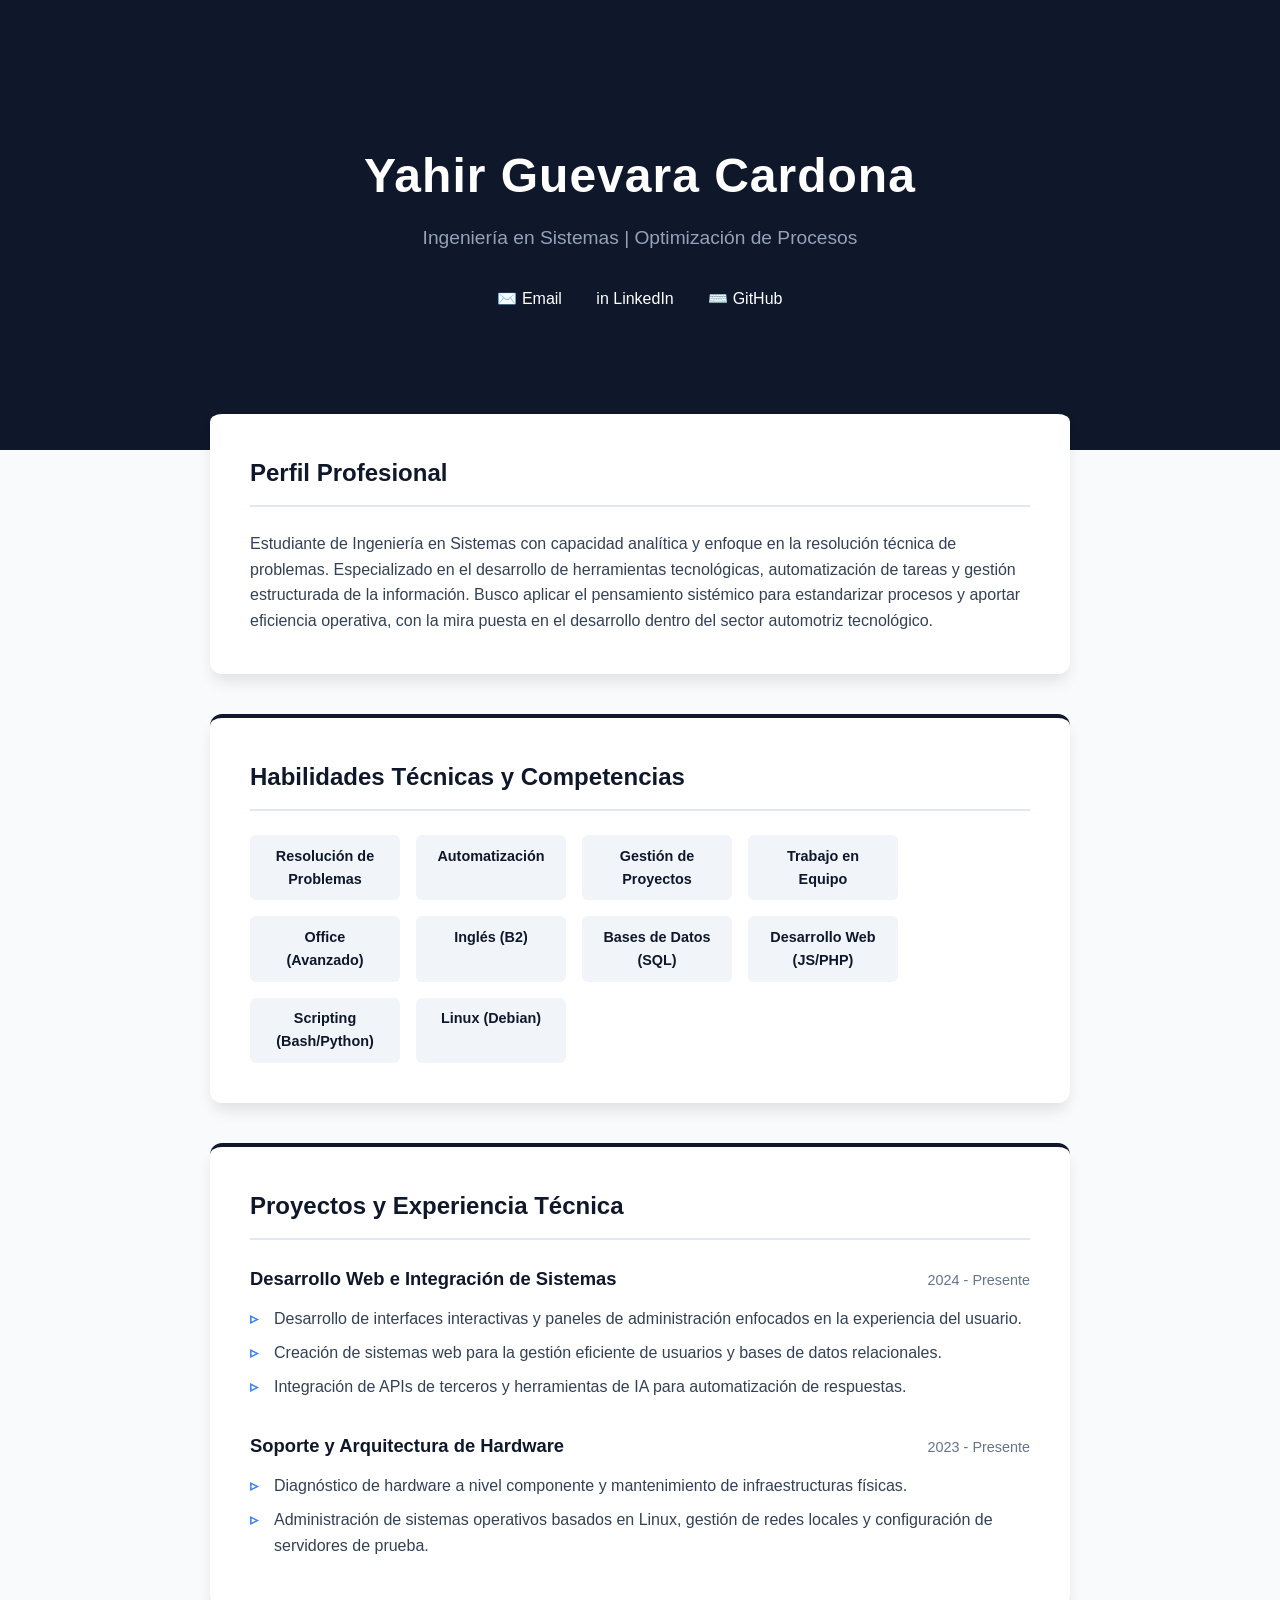
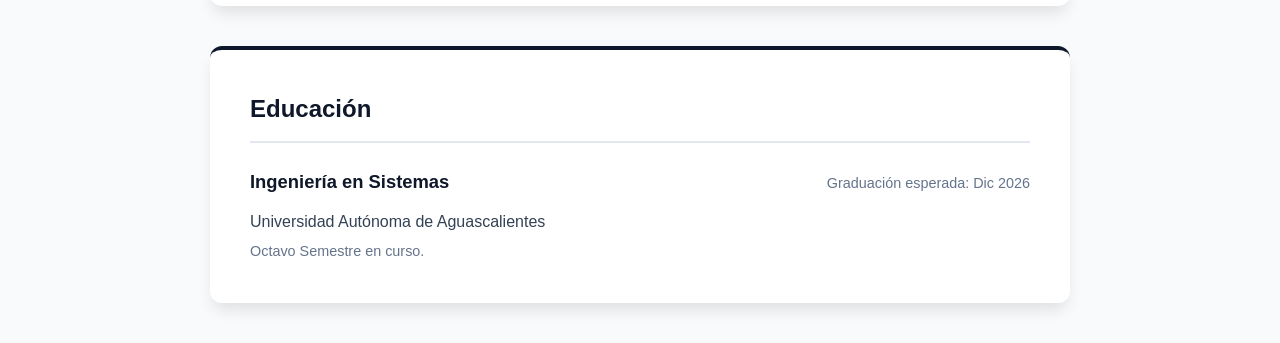
==== index.html @ d3a8f128 "firs comiteishon" ====
<!DOCTYPE html>
<html lang="es">
<head>
    <meta charset="UTF-8">
    <meta name="viewport" content="width=device-width, initial-scale=1.0">
    <title>Yahir Guevara | Portafolio Profesional</title>
    <link rel="stylesheet" href="styles.css">
</head>
<body>

    <header class="hero">
        <div class="hero-content scroll-reveal fade-up">
            <h1>Yahir Guevara Cardona</h1>
            <h2>Ingeniería en Sistemas | Optimización de Procesos</h2>
            <div class="contact-links">
                <a href="mailto:tu.correo@gmail.com">✉️ Email</a>
                <a href="https://linkedin.com/in/tu-perfil" target="_blank">in LinkedIn</a>
                <a href="https://github.com/tu-usuario" target="_blank">⌨️ GitHub</a>
            </div>
        </div>
    </header>

    <main class="container">
        
        <section class="card scroll-reveal slide-right">
            <h3>Perfil Profesional</h3>
            <p>Estudiante de Ingeniería en Sistemas con capacidad analítica y enfoque en la resolución técnica de problemas. Especializado en el desarrollo de herramientas tecnológicas, automatización de tareas y gestión estructurada de la información. Busco aplicar el pensamiento sistémico para estandarizar procesos y aportar eficiencia operativa, con la mira puesta en el desarrollo dentro del sector automotriz tecnológico.</p>
        </section>

        <section class="card scroll-reveal slide-left">
            <h3>Habilidades Técnicas y Competencias</h3>
            <div class="skills-grid">
                <div class="skill-tag">Resolución de Problemas</div>
                <div class="skill-tag">Automatización</div>
                <div class="skill-tag">Gestión de Proyectos</div>
                <div class="skill-tag">Trabajo en Equipo</div>
                <div class="skill-tag">Office (Avanzado)</div>
                <div class="skill-tag">Inglés (B2)</div>
                <div class="skill-tag">Bases de Datos (SQL)</div>
                <div class="skill-tag">Desarrollo Web (JS/PHP)</div>
                <div class="skill-tag">Scripting (Bash/Python)</div>
                <div class="skill-tag">Linux (Debian)</div>
            </div>
        </section>

        <section class="card scroll-reveal fade-up">
            <h3>Proyectos y Experiencia Técnica</h3>
            
            <div class="experience-item">
                <div class="item-header">
                    <span class="item-title">Desarrollo Web e Integración de Sistemas</span>
                    <span class="item-date">2024 - Presente</span>
                </div>
                <ul class="tasks">
                    <li>Desarrollo de interfaces interactivas y paneles de administración enfocados en la experiencia del usuario.</li>
                    <li>Creación de sistemas web para la gestión eficiente de usuarios y bases de datos relacionales.</li>
                    <li>Integración de APIs de terceros y herramientas de IA para automatización de respuestas.</li>
                </ul>
            </div>

            <div class="experience-item">
                <div class="item-header">
                    <span class="item-title">Soporte y Arquitectura de Hardware</span>
                    <span class="item-date">2023 - Presente</span>
                </div>
                <ul class="tasks">
                    <li>Diagnóstico de hardware a nivel componente y mantenimiento de infraestructuras físicas.</li>
                    <li>Administración de sistemas operativos basados en Linux, gestión de redes locales y configuración de servidores de prueba.</li>
                </ul>
            </div>
        </section>

        <section class="card scroll-reveal slide-right">
            <h3>Educación</h3>
            <div class="education-item">
                <div class="item-header">
                    <span class="item-title">Ingeniería en Sistemas</span>
                    <span class="item-date">Graduación esperada: Dic 2026</span>
                </div>
                <p>Universidad Autónoma de Aguascalientes</p>
                <p class="education-details">Octavo Semestre en curso.</p>
            </div>
        </section>

    </main>

    <script src="app.js"></script>
</body>
</html>
---- styles.css ----
:root {
    --primary-color: #0f172a;
    --secondary-color: #3b82f6;
    --text-color: #334155;
    --bg-color: #f8fafc;
    --card-bg: #ffffff;
    --transition-speed: 0.8s;
}

* {
    margin: 0;
    padding: 0;
    box-sizing: border-box;
    font-family: 'Segoe UI', Roboto, Helvetica, Arial, sans-serif;
}

body {
    background-color: var(--bg-color);
    color: var(--text-color);
    line-height: 1.6;
    overflow-x: hidden; /* Evita scroll horizontal por las animaciones */
}

/* Header */
.hero {
    background-color: var(--primary-color);
    color: white;
    min-height: 50vh;
    display: flex;
    align-items: center;
    justify-content: center;
    padding: 2rem;
    text-align: center;
}

.hero h1 {
    font-size: 3rem;
    margin-bottom: 0.5rem;
    letter-spacing: 1px;
}

.hero h2 {
    font-size: 1.2rem;
    font-weight: 400;
    color: #94a3b8;
    margin-bottom: 2rem;
}

.contact-links a {
    color: white;
    text-decoration: none;
    margin: 0 15px;
    font-size: 1rem;
    padding-bottom: 5px;
    border-bottom: 2px solid transparent;
    transition: all 0.3s ease;
}

.contact-links a:hover {
    border-bottom: 2px solid var(--secondary-color);
    color: var(--secondary-color);
}

/* Main Container */
.container {
    max-width: 900px;
    margin: -40px auto 40px auto;
    padding: 0 20px;
    position: relative;
    z-index: 10;
}

/* Cards */
.card {
    background-color: var(--card-bg);
    border-radius: 12px;
    box-shadow: 0 10px 15px -3px rgba(0,0,0,0.1);
    padding: 2.5rem;
    margin-bottom: 2.5rem;
    border-top: 4px solid var(--primary-color);
}

h3 {
    color: var(--primary-color);
    border-bottom: 2px solid #e2e8f0;
    padding-bottom: 0.8rem;
    margin-bottom: 1.5rem;
    font-size: 1.5rem;
}

/* Experience & Education */
.experience-item, .education-item {
    margin-bottom: 2rem;
}

.experience-item:last-child, .education-item:last-child {
    margin-bottom: 0;
}

.item-header {
    display: flex;
    justify-content: space-between;
    align-items: baseline;
    margin-bottom: 0.8rem;
    flex-wrap: wrap;
}

.item-title {
    font-weight: 700;
    color: var(--primary-color);
    font-size: 1.15rem;
}

.item-date {
    font-size: 0.9rem;
    color: #64748b;
    font-weight: 500;
}

ul.tasks {
    list-style-type: none;
    margin-left: 0;
}

ul.tasks li {
    position: relative;
    padding-left: 1.5rem;
    margin-bottom: 0.5rem;
}

ul.tasks li::before {
    content: "▹";
    position: absolute;
    left: 0;
    color: var(--secondary-color);
    font-weight: bold;
}

.education-details {
    font-size: 0.9rem;
    margin-top: 5px;
    color: #64748b;
}

/* Skills Grid */
.skills-grid {
    display: grid;
    grid-template-columns: repeat(auto-fill, minmax(150px, 1px));
    gap: 1rem;
}

.skill-tag {
    background-color: #f1f5f9;
    color: var(--primary-color);
    padding: 0.6rem 1rem;
    border-radius: 6px;
    font-size: 0.9rem;
    text-align: center;
    font-weight: 600;
    transition: transform 0.3s ease, background-color 0.3s ease;
}

.skill-tag:hover {
    transform: translateY(-3px);
    background-color: #e2e8f0;
    color: var(--secondary-color);
}

/* =========================================
   SCROLL ANIMATIONS (Clases Dinámicas)
   ========================================= */

/* Estado inicial oculto */
.scroll-reveal {
    opacity: 0;
    visibility: hidden;
    transition: opacity var(--transition-speed) cubic-bezier(0.5, 0, 0, 1),
                transform var(--transition-speed) cubic-bezier(0.5, 0, 0, 1);
    will-change: opacity, transform, visibility;
}

/* Direcciones de animación */
.fade-up {
    transform: translateY(50px);
}

.slide-right {
    transform: translateX(-50px);
}

.slide-left {
    transform: translateX(50px);
}

/* Estado activo (cuando JS añade la clase) */
.scroll-reveal.active {
    opacity: 1;
    visibility: visible;
    transform: translateY(0) translateX(0);
}

/* Retraso progresivo para elementos hijos si se requiere */
.delay-100 { transition-delay: 100ms; }
.delay-200 { transition-delay: 200ms; }
.delay-300 { transition-delay: 300ms; }

/* Responsive adjustments */
@media (max-width: 768px) {
    .item-header {
        flex-direction: column;
    }
    .item-date {
        margin-top: 0.3rem;
    }
    .hero h1 {
        font-size: 2.2rem;
    }
}
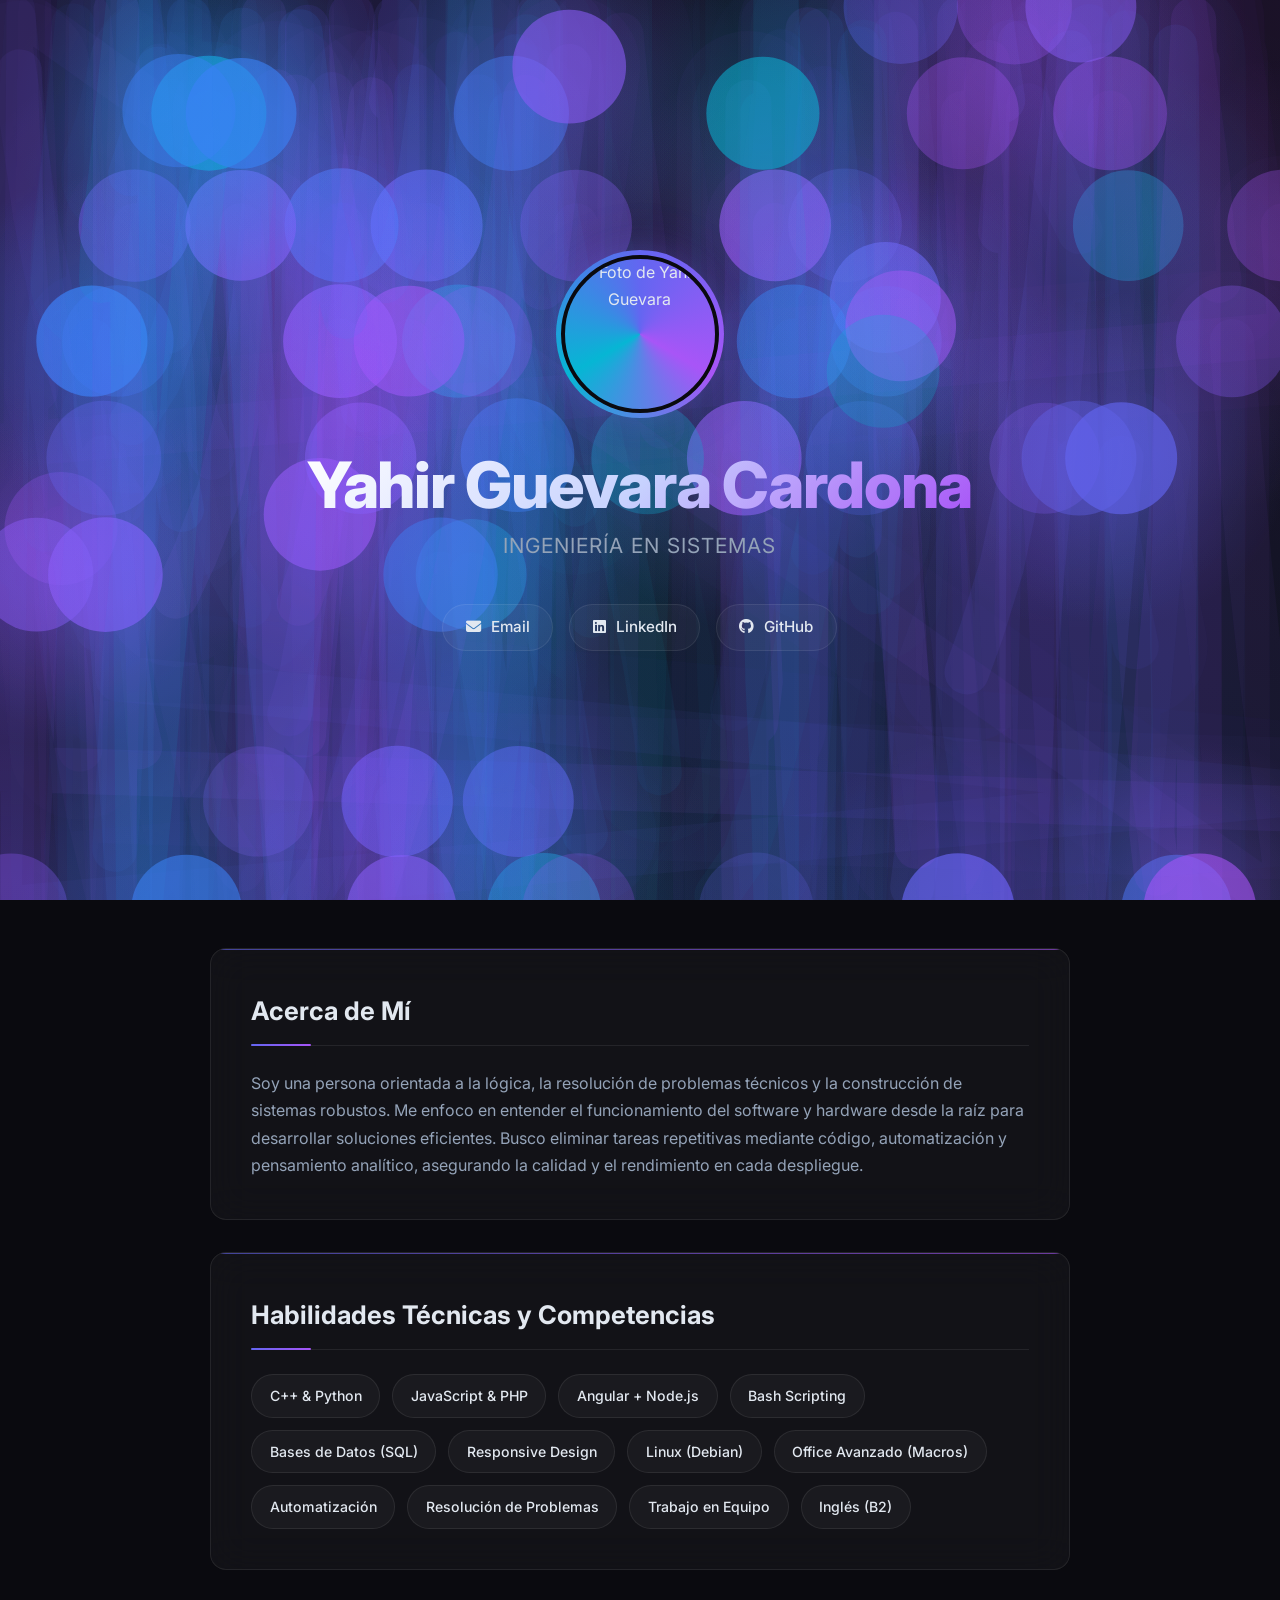
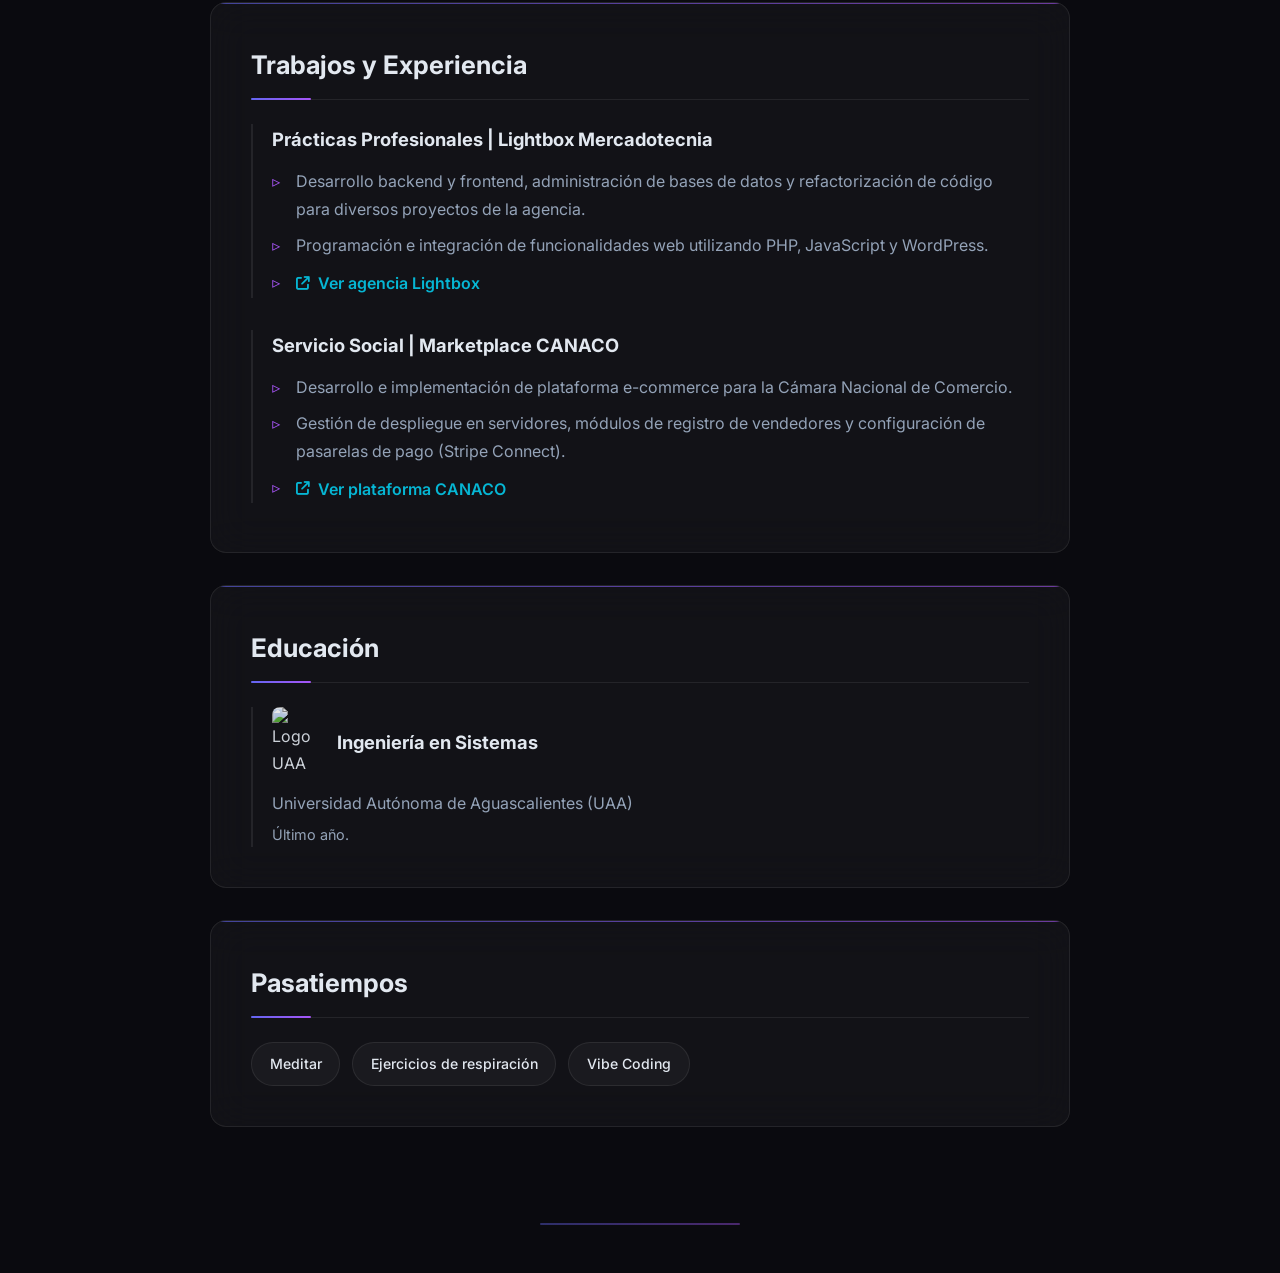
==== commit d248d3a0: "✨ Visual overhaul: dark mode, glassmorphism, canvas particle trails con estela al scroll, scroll-dri" ====
--- a/index.html
+++ b/index.html
@@ -3,82 +3,107 @@
 <head>
     <meta charset="UTF-8">
     <meta name="viewport" content="width=device-width, initial-scale=1.0">
+    <meta name="color-scheme" content="dark">
     <title>Yahir Guevara | Portafolio Profesional</title>
+    <meta name="description" content="Portafolio profesional de Yahir Guevara Cardona — Ingeniero en Sistemas especializado en desarrollo web, automatización y resolución de problemas técnicos.">
+    <link rel="preconnect" href="https://fonts.googleapis.com">
+    <link rel="preconnect" href="https://fonts.gstatic.com" crossorigin>
+    <link rel="stylesheet" href="https://fonts.googleapis.com/css2?family=Inter:wght@400;500;600;700;800&display=swap">
     <link rel="stylesheet" href="styles.css">
+    <!-- CDN de FontAwesome para iconos profesionales -->
+    <link rel="stylesheet" href="https://cdnjs.cloudflare.com/ajax/libs/font-awesome/6.5.2/css/all.min.css">
 </head>
 <body>
 
     <header class="hero">
+        <canvas class="hero-particles" id="hero-particles" aria-hidden="true"></canvas>
         <div class="hero-content scroll-reveal fade-up">
+            <div class="profile-img-container">
+                <div class="profile-img-ring">
+                    <img src="yahir.png" alt="Foto de Yahir Guevara" class="profile-img">
+                </div>
+            </div>
             <h1>Yahir Guevara Cardona</h1>
-            <h2>Ingeniería en Sistemas | Optimización de Procesos</h2>
+            <h2>Ingeniería en Sistemas</h2>
             <div class="contact-links">
-                <a href="mailto:tu.correo@gmail.com">✉️ Email</a>
-                <a href="https://linkedin.com/in/tu-perfil" target="_blank">in LinkedIn</a>
-                <a href="https://github.com/tu-usuario" target="_blank">⌨️ GitHub</a>
+                <a href="mailto:guevara.cardona.yahir@gmail.com"><i class="fa-solid fa-envelope"></i> Email</a>
+                <a href="https://www.linkedin.com/in/guevara-cardona-yahir-529111372/" target="_blank"><i class="fa-brands fa-linkedin"></i> LinkedIn</a>
+                <a href="https://github.com/jefazo-isc/" target="_blank"><i class="fa-brands fa-github"></i> GitHub</a>
             </div>
         </div>
     </header>
 
     <main class="container">
         
-        <section class="card scroll-reveal slide-right">
-            <h3>Perfil Profesional</h3>
-            <p>Estudiante de Ingeniería en Sistemas con capacidad analítica y enfoque en la resolución técnica de problemas. Especializado en el desarrollo de herramientas tecnológicas, automatización de tareas y gestión estructurada de la información. Busco aplicar el pensamiento sistémico para estandarizar procesos y aportar eficiencia operativa, con la mira puesta en el desarrollo dentro del sector automotriz tecnológico.</p>
+        <section class="card scroll-reveal fade-up">
+            <h3>Acerca de Mí</h3>
+            <p>Soy una persona orientada a la lógica, la resolución de problemas técnicos y la construcción de sistemas robustos. Me enfoco en entender el funcionamiento del software y hardware desde la raíz para desarrollar soluciones eficientes. Busco eliminar tareas repetitivas mediante código, automatización y pensamiento analítico, asegurando la calidad y el rendimiento en cada despliegue.</p>
         </section>
 
         <section class="card scroll-reveal slide-left">
             <h3>Habilidades Técnicas y Competencias</h3>
             <div class="skills-grid">
+                <div class="skill-tag">C++ & Python</div>
+                <div class="skill-tag">JavaScript & PHP</div>
+                <div class="skill-tag">Angular + Node.js</div>
+                <div class="skill-tag">Bash Scripting</div>
+                <div class="skill-tag">Bases de Datos (SQL)</div>
+                <div class="skill-tag">Responsive Design</div>
+                <div class="skill-tag">Linux (Debian)</div>
+                <div class="skill-tag">Office Avanzado (Macros)</div>
+                <div class="skill-tag">Automatización</div>
                 <div class="skill-tag">Resolución de Problemas</div>
-                <div class="skill-tag">Automatización</div>
-                <div class="skill-tag">Gestión de Proyectos</div>
                 <div class="skill-tag">Trabajo en Equipo</div>
-                <div class="skill-tag">Office (Avanzado)</div>
                 <div class="skill-tag">Inglés (B2)</div>
-                <div class="skill-tag">Bases de Datos (SQL)</div>
-                <div class="skill-tag">Desarrollo Web (JS/PHP)</div>
-                <div class="skill-tag">Scripting (Bash/Python)</div>
-                <div class="skill-tag">Linux (Debian)</div>
             </div>
         </section>
 
-        <section class="card scroll-reveal fade-up">
-            <h3>Proyectos y Experiencia Técnica</h3>
+        <section class="card scroll-reveal slide-right">
+            <h3>Trabajos y Experiencia</h3>
             
             <div class="experience-item">
                 <div class="item-header">
-                    <span class="item-title">Desarrollo Web e Integración de Sistemas</span>
-                    <span class="item-date">2024 - Presente</span>
+                    <span class="item-title">Prácticas Profesionales | Lightbox Mercadotecnia</span>
                 </div>
                 <ul class="tasks">
-                    <li>Desarrollo de interfaces interactivas y paneles de administración enfocados en la experiencia del usuario.</li>
-                    <li>Creación de sistemas web para la gestión eficiente de usuarios y bases de datos relacionales.</li>
-                    <li>Integración de APIs de terceros y herramientas de IA para automatización de respuestas.</li>
+                    <li>Desarrollo backend y frontend, administración de bases de datos y refactorización de código para diversos proyectos de la agencia.</li>
+                    <li>Programación e integración de funcionalidades web utilizando PHP, JavaScript y WordPress.</li>
+                    <li><a href="https://lightbox.mx" target="_blank" class="project-link"><i class="fa-solid fa-arrow-up-right-from-square"></i> Ver agencia Lightbox</a></li>
                 </ul>
             </div>
 
             <div class="experience-item">
                 <div class="item-header">
-                    <span class="item-title">Soporte y Arquitectura de Hardware</span>
-                    <span class="item-date">2023 - Presente</span>
+                    <span class="item-title">Servicio Social | Marketplace CANACO</span>
                 </div>
                 <ul class="tasks">
-                    <li>Diagnóstico de hardware a nivel componente y mantenimiento de infraestructuras físicas.</li>
-                    <li>Administración de sistemas operativos basados en Linux, gestión de redes locales y configuración de servidores de prueba.</li>
+                    <li>Desarrollo e implementación de plataforma e-commerce para la Cámara Nacional de Comercio.</li>
+                    <li>Gestión de despliegue en servidores, módulos de registro de vendedores y configuración de pasarelas de pago (Stripe Connect).</li>
+                    <li><a href="https://canacoaguascalientes.org/marketplace/" target="_blank" class="project-link"><i class="fa-solid fa-arrow-up-right-from-square"></i> Ver plataforma CANACO</a></li>
                 </ul>
             </div>
         </section>
 
-        <section class="card scroll-reveal slide-right">
+        <section class="card scroll-reveal fade-up">
             <h3>Educación</h3>
             <div class="education-item">
                 <div class="item-header">
-                    <span class="item-title">Ingeniería en Sistemas</span>
-                    <span class="item-date">Graduación esperada: Dic 2026</span>
+                    <div class="education-title-group">
+                        <img src="UAA-LOGO.png" alt="Logo UAA" class="uaa-logo">
+                        <span class="item-title">Ingeniería en Sistemas</span>
+                    </div>
                 </div>
-                <p>Universidad Autónoma de Aguascalientes</p>
-                <p class="education-details">Octavo Semestre en curso.</p>
+                <p>Universidad Autónoma de Aguascalientes (UAA)</p>
+                <p class="education-meta">Último año.</p>
+            </div>
+        </section>
+
+        <section class="card scroll-reveal slide-left">
+            <h3>Pasatiempos</h3>
+            <div class="skills-grid">
+                <div class="skill-tag">Meditar</div>
+                <div class="skill-tag">Ejercicios de respiración</div>
+                <div class="skill-tag">Vibe Coding</div>
             </div>
         </section>
 
--- a/styles.css
+++ b/styles.css
@@ -1,218 +1,599 @@
+/* ============================================================
+   DESIGN TOKENS
+   ============================================================ */
 :root {
-    --primary-color: #0f172a;
-    --secondary-color: #3b82f6;
-    --text-color: #334155;
-    --bg-color: #f8fafc;
-    --card-bg: #ffffff;
-    --transition-speed: 0.8s;
-}
-
-* {
-    margin: 0;
-    padding: 0;
-    box-sizing: border-box;
-    font-family: 'Segoe UI', Roboto, Helvetica, Arial, sans-serif;
+  /* Palette */
+  --bg-deep: #0a0a0f;
+  --bg-surface: rgba(255, 255, 255, 0.035);
+  --bg-surface-hover: rgba(255, 255, 255, 0.06);
+  --border-glass: rgba(255, 255, 255, 0.08);
+  --border-glass-hover: rgba(255, 255, 255, 0.15);
+
+  --accent-1: #6366f1;
+  --accent-2: #a855f7;
+  --accent-3: #06b6d4;
+  --accent-gradient: linear-gradient(135deg, var(--accent-1), var(--accent-2));
+
+  --text-primary: #e2e8f0;
+  --text-secondary: #94a3b8;
+  --text-muted: #64748b;
+
+  /* Typography */
+  --font-body: 'Inter', system-ui, -apple-system, sans-serif;
+  --font-size-hero: clamp(2.2rem, 1.2rem + 4vw, 4rem);
+  --font-size-subtitle: clamp(1rem, 0.8rem + 1vw, 1.3rem);
+  --font-size-h3: clamp(1.3rem, 1rem + 1vw, 1.6rem);
+
+  /* Spacing */
+  --section-gap: 2rem;
+  --card-padding: 2.5rem;
+  --card-radius: 16px;
+
+  /* Transitions */
+  --ease-out-expo: cubic-bezier(0.16, 1, 0.3, 1);
+  --transition-base: 0.4s var(--ease-out-expo);
+
+  color-scheme: dark;
+}
+
+/* ============================================================
+   RESET & BASE
+   ============================================================ */
+*,
+*::before,
+*::after {
+  margin: 0;
+  padding: 0;
+  box-sizing: border-box;
 }
 
 body {
-    background-color: var(--bg-color);
-    color: var(--text-color);
-    line-height: 1.6;
-    overflow-x: hidden; /* Evita scroll horizontal por las animaciones */
-}
-
-/* Header */
+  font-family: var(--font-body);
+  background-color: var(--bg-deep);
+  color: var(--text-primary);
+  line-height: 1.7;
+  overflow-x: hidden;
+  -webkit-font-smoothing: antialiased;
+  -moz-osx-font-smoothing: grayscale;
+}
+
+/* Subtle radial glow behind the page */
+body::before {
+  content: "";
+  position: fixed;
+  inset: 0;
+  background:
+    radial-gradient(ellipse 80% 50% at 50% -20%, rgba(99, 102, 241, 0.12), transparent),
+    radial-gradient(ellipse 60% 40% at 80% 80%, rgba(168, 85, 247, 0.06), transparent);
+  pointer-events: none;
+  z-index: 0;
+}
+
+/* ============================================================
+   HERO
+   ============================================================ */
 .hero {
-    background-color: var(--primary-color);
-    color: white;
-    min-height: 50vh;
-    display: flex;
+  position: relative;
+  min-height: 100dvh;
+  display: flex;
+  align-items: center;
+  justify-content: center;
+  padding: 2rem;
+  text-align: center;
+  overflow: hidden;
+  background: var(--bg-deep);
+}
+
+/* Animated mesh gradient background */
+.hero::before {
+  content: "";
+  position: absolute;
+  inset: -50%;
+  width: 200%;
+  height: 200%;
+  background:
+    radial-gradient(circle at 20% 50%, rgba(99, 102, 241, 0.15) 0%, transparent 50%),
+    radial-gradient(circle at 80% 20%, rgba(168, 85, 247, 0.12) 0%, transparent 50%),
+    radial-gradient(circle at 60% 80%, rgba(6, 182, 212, 0.08) 0%, transparent 50%);
+  animation: hero-mesh 20s ease-in-out infinite;
+  pointer-events: none;
+  z-index: 0;
+}
+
+@keyframes hero-mesh {
+  0%, 100% { transform: translate(0, 0) rotate(0deg); }
+  25% { transform: translate(-5%, 3%) rotate(3deg); }
+  50% { transform: translate(3%, -2%) rotate(-2deg); }
+  75% { transform: translate(-2%, -3%) rotate(1deg); }
+}
+
+/* Particle canvas */
+.hero-particles {
+  position: absolute;
+  inset: 0;
+  width: 100%;
+  height: 100%;
+  pointer-events: none;
+  z-index: 0;
+}
+
+.hero-content {
+  position: relative;
+  z-index: 1;
+}
+
+/* Profile image with animated gradient ring */
+@property --ring-angle {
+  syntax: "<angle>";
+  initial-value: 0deg;
+  inherits: false;
+}
+
+.profile-img-container {
+  margin-bottom: 2rem;
+  display: flex;
+  justify-content: center;
+  position: relative;
+}
+
+.profile-img-ring {
+  position: relative;
+  width: 168px;
+  height: 168px;
+  border-radius: 50%;
+  background: conic-gradient(from var(--ring-angle), var(--accent-1), var(--accent-2), var(--accent-3), var(--accent-1));
+  animation: ring-spin 4s linear infinite;
+  display: flex;
+  align-items: center;
+  justify-content: center;
+  box-shadow:
+    0 0 30px rgba(99, 102, 241, 0.25),
+    0 0 60px rgba(168, 85, 247, 0.1);
+}
+
+@keyframes ring-spin {
+  to { --ring-angle: 360deg; }
+}
+
+.profile-img {
+  width: 158px;
+  height: 158px;
+  border-radius: 50%;
+  object-fit: cover;
+  border: 4px solid var(--bg-deep);
+}
+
+.hero h1 {
+  font-size: var(--font-size-hero);
+  font-weight: 800;
+  letter-spacing: -0.02em;
+  line-height: 1.1;
+  margin-bottom: 0.5rem;
+  background: linear-gradient(135deg, #ffffff 0%, #c7d2fe 50%, var(--accent-2) 100%);
+  background-clip: text;
+  -webkit-background-clip: text;
+  -webkit-text-fill-color: transparent;
+  text-wrap: balance;
+}
+
+.hero h2 {
+  font-size: var(--font-size-subtitle);
+  font-weight: 400;
+  color: var(--text-secondary);
+  margin-bottom: 2.5rem;
+  letter-spacing: 0.05em;
+  text-transform: uppercase;
+}
+
+/* Contact links */
+.contact-links {
+  display: flex;
+  justify-content: center;
+  gap: 1rem;
+  flex-wrap: wrap;
+}
+
+.contact-links a {
+  color: var(--text-primary);
+  text-decoration: none;
+  font-size: 0.95rem;
+  font-weight: 500;
+  padding: 0.6rem 1.4rem;
+  border-radius: 100px;
+  border: 1px solid var(--border-glass);
+  background: var(--bg-surface);
+  backdrop-filter: blur(12px);
+  -webkit-backdrop-filter: blur(12px);
+  transition:
+    background var(--transition-base),
+    border-color var(--transition-base),
+    transform 0.3s var(--ease-out-expo),
+    box-shadow 0.3s var(--ease-out-expo);
+}
+
+.contact-links a:hover {
+  background: var(--bg-surface-hover);
+  border-color: var(--accent-1);
+  transform: translateY(-2px);
+  box-shadow: 0 4px 20px rgba(99, 102, 241, 0.2);
+}
+
+.contact-links a i {
+  margin-right: 6px;
+}
+
+/* ============================================================
+   CONTAINER
+   ============================================================ */
+.container {
+  max-width: 900px;
+  margin: 0 auto;
+  padding: 3rem 1.25rem 4rem;
+  position: relative;
+  z-index: 1;
+}
+
+/* ============================================================
+   GLASSMORPHISM CARDS
+   ============================================================ */
+.card {
+  background: var(--bg-surface);
+  border: 1px solid var(--border-glass);
+  border-radius: var(--card-radius);
+  padding: var(--card-padding);
+  margin-bottom: var(--section-gap);
+  backdrop-filter: blur(20px);
+  -webkit-backdrop-filter: blur(20px);
+  position: relative;
+  overflow: hidden;
+  transition:
+    border-color 0.5s var(--ease-out-expo),
+    box-shadow 0.5s var(--ease-out-expo),
+    transform 0.5s var(--ease-out-expo);
+}
+
+/* Subtle top gradient accent */
+.card::before {
+  content: "";
+  position: absolute;
+  top: 0;
+  left: 0;
+  right: 0;
+  height: 1px;
+  background: var(--accent-gradient);
+  opacity: 0.6;
+}
+
+/* Hover glow effect */
+.card:hover {
+  border-color: var(--border-glass-hover);
+  box-shadow:
+    0 8px 32px rgba(99, 102, 241, 0.08),
+    0 0 0 1px rgba(99, 102, 241, 0.05);
+  transform: translateY(-2px);
+}
+
+/* Section headings */
+h3 {
+  font-size: var(--font-size-h3);
+  font-weight: 700;
+  color: var(--text-primary);
+  padding-bottom: 0.8rem;
+  margin-bottom: 1.5rem;
+  border-bottom: 1px solid var(--border-glass);
+  position: relative;
+}
+
+h3::after {
+  content: "";
+  position: absolute;
+  bottom: -1px;
+  left: 0;
+  width: 60px;
+  height: 2px;
+  background: var(--accent-gradient);
+  border-radius: 2px;
+}
+
+/* ============================================================
+   EXPERIENCE & EDUCATION
+   ============================================================ */
+.experience-item,
+.education-item {
+  margin-bottom: 2rem;
+  padding-left: 1.2rem;
+  border-left: 2px solid var(--border-glass);
+  transition: border-color 0.3s ease;
+}
+
+.experience-item:hover,
+.education-item:hover {
+  border-left-color: var(--accent-1);
+}
+
+.experience-item:last-child,
+.education-item:last-child {
+  margin-bottom: 0;
+}
+
+.item-header {
+  display: flex;
+  justify-content: space-between;
+  align-items: center;
+  margin-bottom: 0.8rem;
+  flex-wrap: wrap;
+}
+
+.education-title-group {
+  display: flex;
+  align-items: center;
+  gap: 15px;
+}
+
+.uaa-logo {
+  width: 50px;
+  height: auto;
+  border-radius: 8px;
+  filter: brightness(0.9);
+  transition: filter 0.3s ease;
+}
+
+.education-item:hover .uaa-logo {
+  filter: brightness(1.1);
+}
+
+.item-title {
+  font-weight: 700;
+  color: var(--text-primary);
+  font-size: 1.15rem;
+}
+
+ul.tasks {
+  list-style-type: none;
+  margin-left: 0;
+}
+
+ul.tasks li {
+  position: relative;
+  padding-left: 1.5rem;
+  margin-bottom: 0.6rem;
+  color: var(--text-secondary);
+  line-height: 1.7;
+}
+
+ul.tasks li::before {
+  content: "▹";
+  position: absolute;
+  left: 0;
+  color: var(--accent-2);
+  font-weight: bold;
+}
+
+.project-link {
+  color: var(--accent-3);
+  text-decoration: none;
+  font-weight: 600;
+  transition: color 0.3s ease;
+  display: inline-flex;
+  align-items: center;
+  gap: 4px;
+}
+
+.project-link i {
+  margin-right: 4px;
+  font-size: 0.85em;
+  transition: transform 0.3s var(--ease-out-expo);
+}
+
+.project-link:hover {
+  color: var(--accent-2);
+}
+
+.project-link:hover i {
+  transform: translate(2px, -2px);
+}
+
+/* ============================================================
+   SKILLS GRID
+   ============================================================ */
+.skills-grid {
+  display: flex;
+  flex-wrap: wrap;
+  gap: 0.75rem;
+}
+
+.skill-tag {
+  background: var(--bg-surface);
+  color: var(--text-primary);
+  padding: 0.55rem 1.1rem;
+  border-radius: 100px;
+  font-size: 0.88rem;
+  font-weight: 500;
+  text-align: center;
+  border: 1px solid var(--border-glass);
+  transition:
+    background 0.3s ease,
+    border-color 0.3s ease,
+    transform 0.3s var(--ease-out-expo),
+    box-shadow 0.3s var(--ease-out-expo);
+  cursor: default;
+}
+
+.skill-tag:hover {
+  transform: translateY(-3px);
+  background: rgba(99, 102, 241, 0.1);
+  border-color: var(--accent-1);
+  box-shadow:
+    0 4px 15px rgba(99, 102, 241, 0.15),
+    0 0 0 1px rgba(99, 102, 241, 0.1);
+  color: #c7d2fe;
+}
+
+/* ============================================================
+   SCROLL-DRIVEN ANIMATIONS (native CSS)
+   ============================================================ */
+
+/* Keyframes for scroll reveals */
+@keyframes reveal-up {
+  from {
+    opacity: 0;
+    transform: translateY(60px);
+  }
+}
+
+@keyframes reveal-left {
+  from {
+    opacity: 0;
+    transform: translateX(-60px);
+  }
+}
+
+@keyframes reveal-right {
+  from {
+    opacity: 0;
+    transform: translateX(60px);
+  }
+}
+
+/* Native scroll-driven animations for supported browsers */
+@media (prefers-reduced-motion: no-preference) {
+  @supports ((animation-timeline: view()) and (animation-range: entry)) {
+    .scroll-reveal {
+      /* Reset the JS fallback state */
+      opacity: 1 !important;
+      visibility: visible !important;
+      transform: none !important;
+    }
+
+    .fade-up {
+      animation: reveal-up 1s var(--ease-out-expo) backwards;
+      animation-timeline: view();
+      animation-range: entry 0% entry 100%;
+    }
+
+    .slide-right {
+      animation: reveal-right 1s var(--ease-out-expo) backwards;
+      animation-timeline: view();
+      animation-range: entry 0% entry 100%;
+    }
+
+    .slide-left {
+      animation: reveal-left 1s var(--ease-out-expo) backwards;
+      animation-timeline: view();
+      animation-range: entry 0% entry 100%;
+    }
+  }
+}
+
+/* Fallback: Hidden state for JS-driven reveal (IntersectionObserver) */
+.scroll-reveal {
+  opacity: 0;
+  visibility: hidden;
+  transition:
+    opacity 0.8s var(--ease-out-expo),
+    transform 0.8s var(--ease-out-expo),
+    visibility 0.8s;
+  will-change: opacity, transform;
+}
+
+.fade-up { transform: translateY(60px); }
+.slide-right { transform: translateX(-60px); }
+.slide-left { transform: translateX(60px); }
+
+/* JS adds .active to reveal */
+.scroll-reveal.active {
+  opacity: 1;
+  visibility: visible;
+  transform: none;
+}
+
+/* ============================================================
+   EDUCATION META
+   ============================================================ */
+.card p {
+  color: var(--text-secondary);
+}
+
+.education-meta {
+  font-size: 0.9rem;
+  margin-top: 5px;
+  color: var(--text-muted);
+}
+
+/* ============================================================
+   FOOTER GLOW LINE
+   ============================================================ */
+body::after {
+  content: "";
+  display: block;
+  height: 2px;
+  background: var(--accent-gradient);
+  opacity: 0.4;
+  margin: 0 auto;
+  max-width: 200px;
+  border-radius: 2px;
+  margin-bottom: 3rem;
+}
+
+/* ============================================================
+   RESPONSIVE
+   ============================================================ */
+@media (max-width: 768px) {
+  :root {
+    --card-padding: 1.5rem;
+    --section-gap: 1.5rem;
+  }
+
+  .item-header {
+    flex-direction: column;
+    align-items: flex-start;
+  }
+
+  .contact-links {
+    flex-direction: column;
     align-items: center;
-    justify-content: center;
-    padding: 2rem;
+    gap: 0.75rem;
+  }
+
+  .contact-links a {
+    width: 100%;
+    max-width: 240px;
     text-align: center;
-}
-
-.hero h1 {
-    font-size: 3rem;
-    margin-bottom: 0.5rem;
-    letter-spacing: 1px;
-}
-
-.hero h2 {
-    font-size: 1.2rem;
-    font-weight: 400;
-    color: #94a3b8;
-    margin-bottom: 2rem;
-}
-
-.contact-links a {
-    color: white;
-    text-decoration: none;
-    margin: 0 15px;
-    font-size: 1rem;
-    padding-bottom: 5px;
-    border-bottom: 2px solid transparent;
-    transition: all 0.3s ease;
-}
-
-.contact-links a:hover {
-    border-bottom: 2px solid var(--secondary-color);
-    color: var(--secondary-color);
-}
-
-/* Main Container */
-.container {
-    max-width: 900px;
-    margin: -40px auto 40px auto;
-    padding: 0 20px;
-    position: relative;
-    z-index: 10;
-}
-
-/* Cards */
-.card {
-    background-color: var(--card-bg);
-    border-radius: 12px;
-    box-shadow: 0 10px 15px -3px rgba(0,0,0,0.1);
-    padding: 2.5rem;
-    margin-bottom: 2.5rem;
-    border-top: 4px solid var(--primary-color);
-}
-
-h3 {
-    color: var(--primary-color);
-    border-bottom: 2px solid #e2e8f0;
-    padding-bottom: 0.8rem;
-    margin-bottom: 1.5rem;
-    font-size: 1.5rem;
-}
-
-/* Experience & Education */
-.experience-item, .education-item {
-    margin-bottom: 2rem;
-}
-
-.experience-item:last-child, .education-item:last-child {
-    margin-bottom: 0;
-}
-
-.item-header {
-    display: flex;
-    justify-content: space-between;
-    align-items: baseline;
-    margin-bottom: 0.8rem;
-    flex-wrap: wrap;
-}
-
-.item-title {
-    font-weight: 700;
-    color: var(--primary-color);
-    font-size: 1.15rem;
-}
-
-.item-date {
-    font-size: 0.9rem;
-    color: #64748b;
-    font-weight: 500;
-}
-
-ul.tasks {
-    list-style-type: none;
-    margin-left: 0;
-}
-
-ul.tasks li {
-    position: relative;
-    padding-left: 1.5rem;
-    margin-bottom: 0.5rem;
-}
-
-ul.tasks li::before {
-    content: "▹";
-    position: absolute;
-    left: 0;
-    color: var(--secondary-color);
-    font-weight: bold;
-}
-
-.education-details {
-    font-size: 0.9rem;
-    margin-top: 5px;
-    color: #64748b;
-}
-
-/* Skills Grid */
-.skills-grid {
-    display: grid;
-    grid-template-columns: repeat(auto-fill, minmax(150px, 1px));
-    gap: 1rem;
-}
-
-.skill-tag {
-    background-color: #f1f5f9;
-    color: var(--primary-color);
-    padding: 0.6rem 1rem;
-    border-radius: 6px;
-    font-size: 0.9rem;
-    text-align: center;
-    font-weight: 600;
-    transition: transform 0.3s ease, background-color 0.3s ease;
-}
-
-.skill-tag:hover {
-    transform: translateY(-3px);
-    background-color: #e2e8f0;
-    color: var(--secondary-color);
-}
-
-/* =========================================
-   SCROLL ANIMATIONS (Clases Dinámicas)
-   ========================================= */
-
-/* Estado inicial oculto */
-.scroll-reveal {
-    opacity: 0;
-    visibility: hidden;
-    transition: opacity var(--transition-speed) cubic-bezier(0.5, 0, 0, 1),
-                transform var(--transition-speed) cubic-bezier(0.5, 0, 0, 1);
-    will-change: opacity, transform, visibility;
-}
-
-/* Direcciones de animación */
-.fade-up {
-    transform: translateY(50px);
-}
-
-.slide-right {
-    transform: translateX(-50px);
-}
-
-.slide-left {
-    transform: translateX(50px);
-}
-
-/* Estado activo (cuando JS añade la clase) */
-.scroll-reveal.active {
-    opacity: 1;
-    visibility: visible;
-    transform: translateY(0) translateX(0);
-}
-
-/* Retraso progresivo para elementos hijos si se requiere */
-.delay-100 { transition-delay: 100ms; }
-.delay-200 { transition-delay: 200ms; }
-.delay-300 { transition-delay: 300ms; }
-
-/* Responsive adjustments */
-@media (max-width: 768px) {
-    .item-header {
-        flex-direction: column;
-    }
-    .item-date {
-        margin-top: 0.3rem;
-    }
-    .hero h1 {
-        font-size: 2.2rem;
-    }
-}
+  }
+
+  .experience-item,
+  .education-item {
+    padding-left: 0.8rem;
+  }
+}
+
+/* ============================================================
+   REDUCED MOTION
+   ============================================================ */
+@media (prefers-reduced-motion: reduce) {
+  *,
+  *::before,
+  *::after {
+    animation-duration: 0.01ms !important;
+    animation-iteration-count: 1 !important;
+    transition-duration: 0.01ms !important;
+  }
+
+  .hero::before {
+    animation: none;
+  }
+
+  .profile-img {
+    animation: none;
+  }
+
+  .hero-particles {
+    display: none;
+  }
+
+  .scroll-reveal {
+    opacity: 1 !important;
+    visibility: visible !important;
+    transform: none !important;
+  }
+}
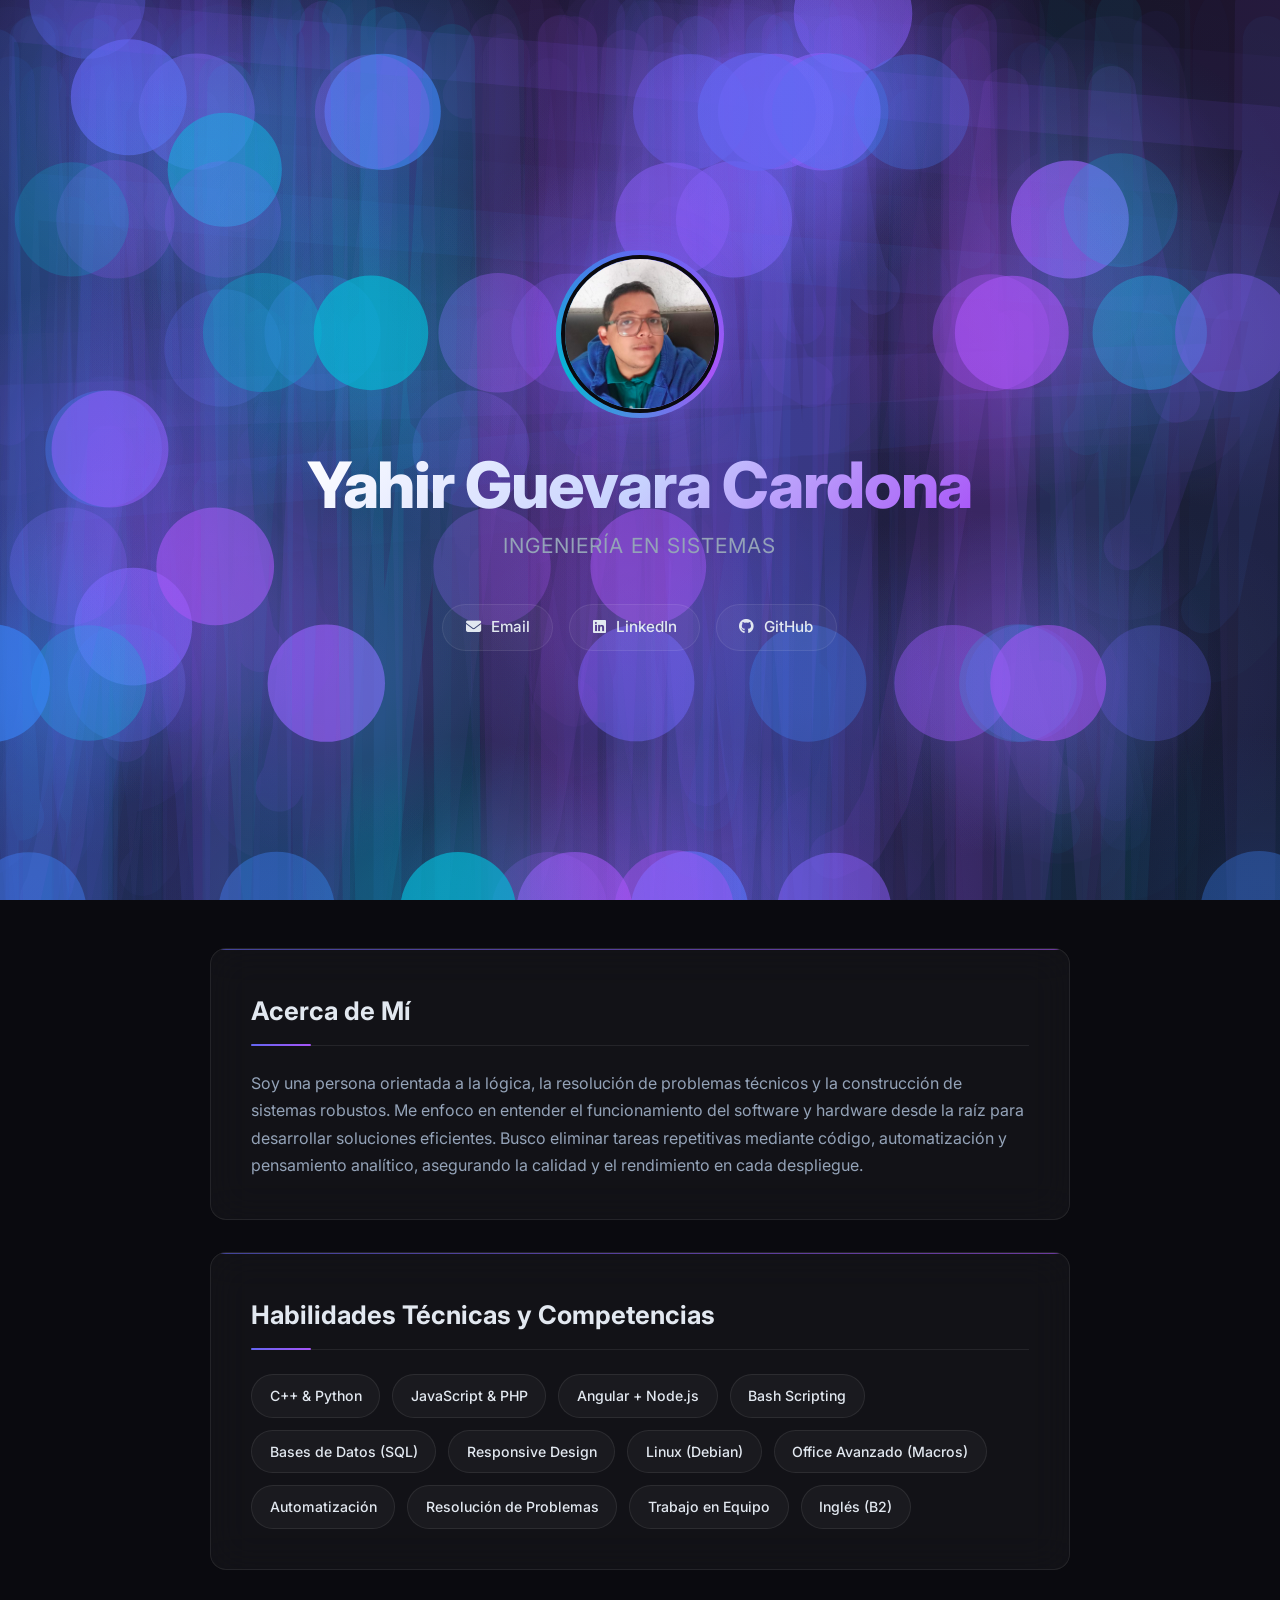
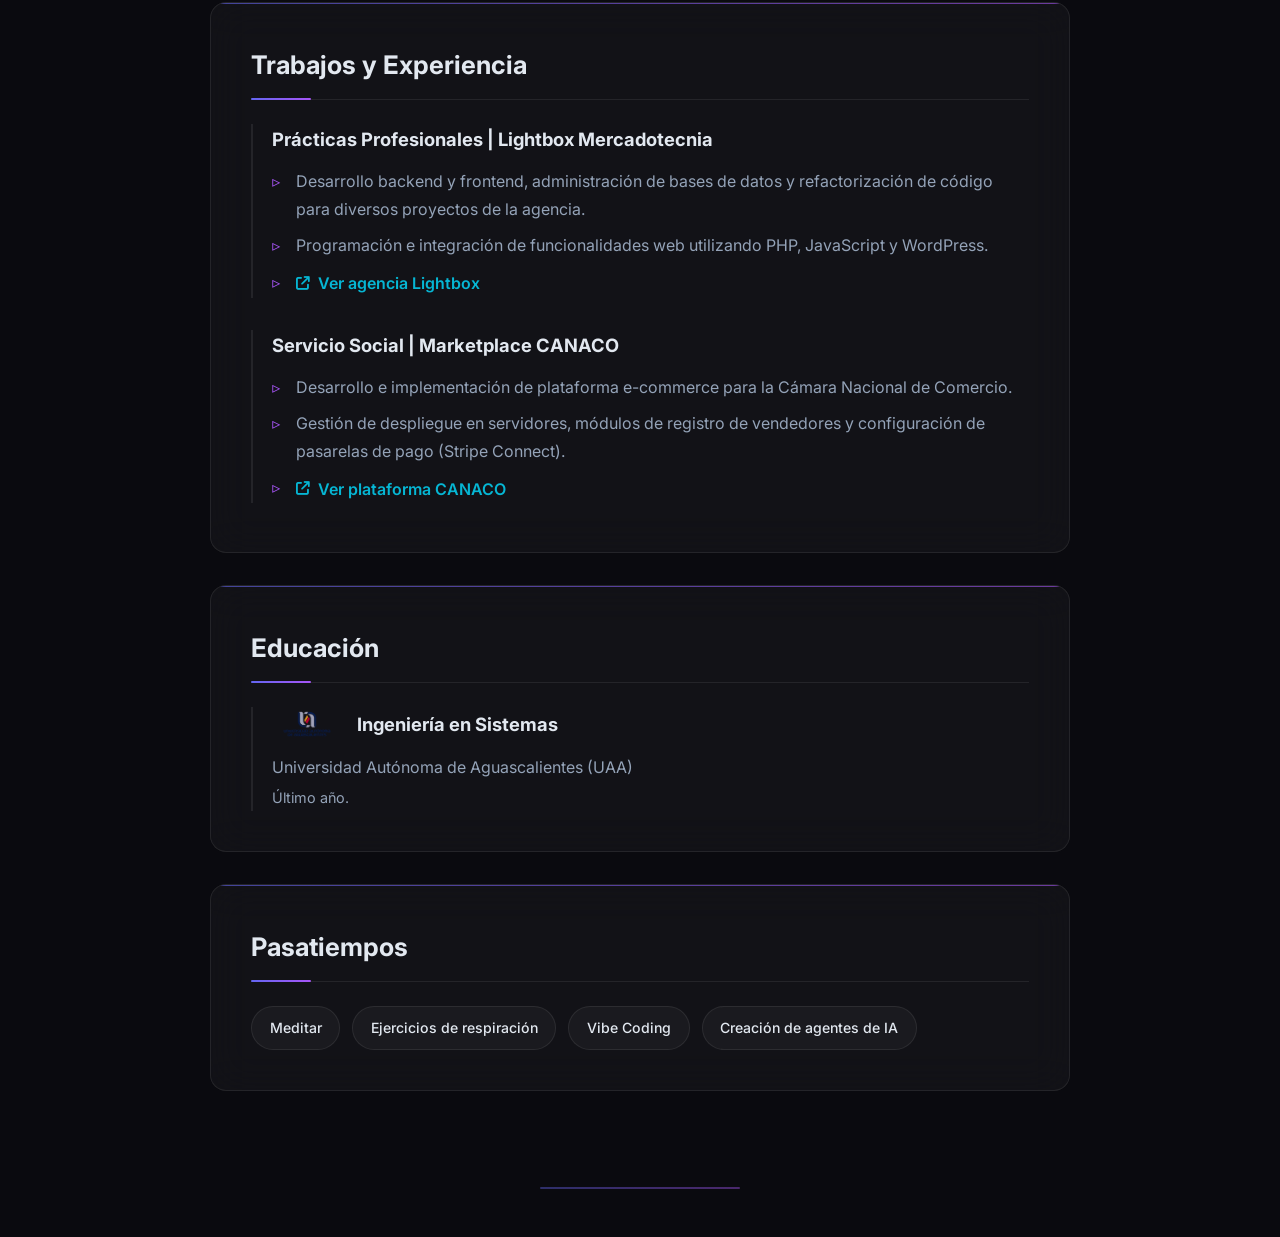
==== commit 8d9ca8d9: "🖼️ Agregar imágenes, logo UAA más grande, nuevo hobby: agentes de IA" ====
--- a/index.html
+++ b/index.html
@@ -104,6 +104,7 @@
                 <div class="skill-tag">Meditar</div>
                 <div class="skill-tag">Ejercicios de respiración</div>
                 <div class="skill-tag">Vibe Coding</div>
+                <div class="skill-tag">Creación de agentes de IA</div>
             </div>
         </section>
 
--- a/styles.css
+++ b/styles.css
@@ -331,7 +331,7 @@
 }
 
 .uaa-logo {
-  width: 50px;
+  width: 70px;
   height: auto;
   border-radius: 8px;
   filter: brightness(0.9);
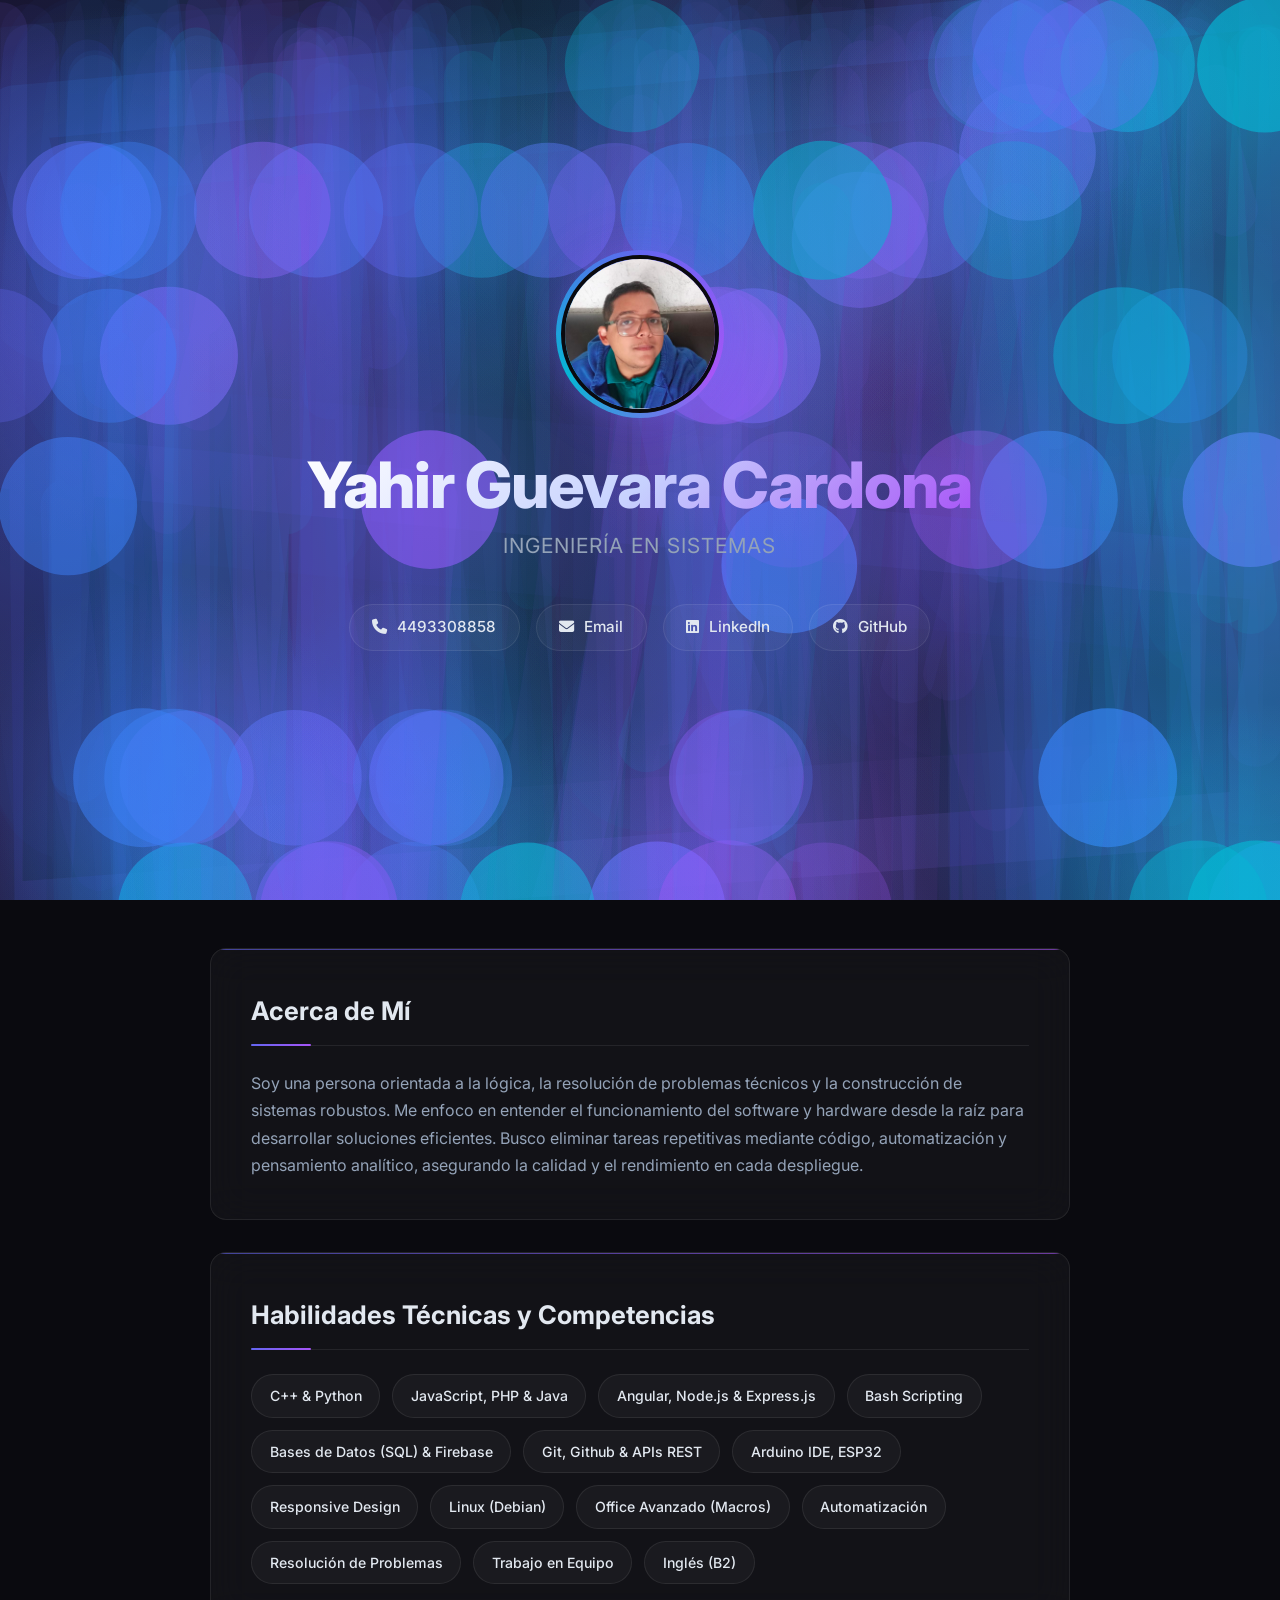
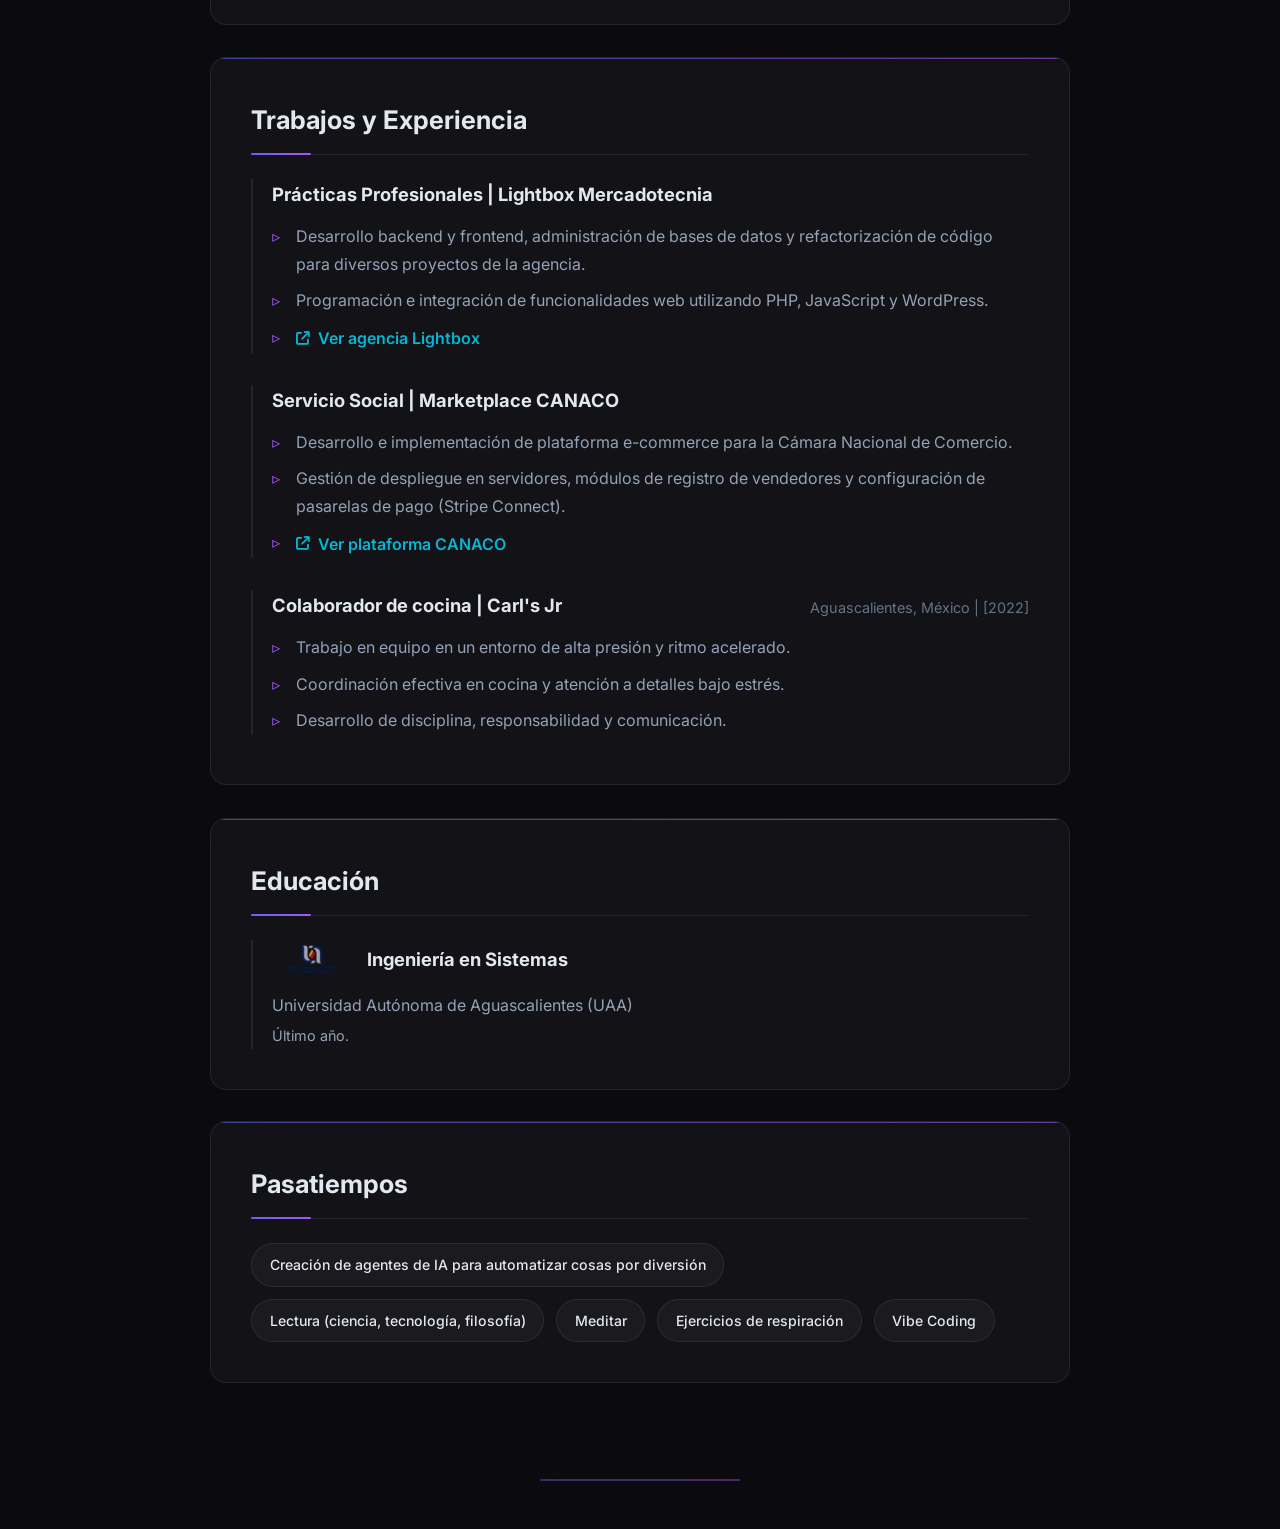
==== commit 19165412: "📝 Update CV content, increase UAA logo size, add print styles for PDF export, and include missing im" ====
--- a/index.html
+++ b/index.html
@@ -26,6 +26,7 @@
             <h1>Yahir Guevara Cardona</h1>
             <h2>Ingeniería en Sistemas</h2>
             <div class="contact-links">
+                <a href="tel:+524493308858"><i class="fa-solid fa-phone"></i> 4493308858</a>
                 <a href="mailto:guevara.cardona.yahir@gmail.com"><i class="fa-solid fa-envelope"></i> Email</a>
                 <a href="https://www.linkedin.com/in/guevara-cardona-yahir-529111372/" target="_blank"><i class="fa-brands fa-linkedin"></i> LinkedIn</a>
                 <a href="https://github.com/jefazo-isc/" target="_blank"><i class="fa-brands fa-github"></i> GitHub</a>
@@ -44,10 +45,12 @@
             <h3>Habilidades Técnicas y Competencias</h3>
             <div class="skills-grid">
                 <div class="skill-tag">C++ & Python</div>
-                <div class="skill-tag">JavaScript & PHP</div>
-                <div class="skill-tag">Angular + Node.js</div>
+                <div class="skill-tag">JavaScript, PHP & Java</div>
+                <div class="skill-tag">Angular, Node.js & Express.js</div>
                 <div class="skill-tag">Bash Scripting</div>
-                <div class="skill-tag">Bases de Datos (SQL)</div>
+                <div class="skill-tag">Bases de Datos (SQL) & Firebase</div>
+                <div class="skill-tag">Git, Github & APIs REST</div>
+                <div class="skill-tag">Arduino IDE, ESP32</div>
                 <div class="skill-tag">Responsive Design</div>
                 <div class="skill-tag">Linux (Debian)</div>
                 <div class="skill-tag">Office Avanzado (Macros)</div>
@@ -82,6 +85,18 @@
                     <li><a href="https://canacoaguascalientes.org/marketplace/" target="_blank" class="project-link"><i class="fa-solid fa-arrow-up-right-from-square"></i> Ver plataforma CANACO</a></li>
                 </ul>
             </div>
+
+            <div class="experience-item">
+                <div class="item-header">
+                    <span class="item-title">Colaborador de cocina | Carl's Jr</span>
+                    <span class="education-meta">Aguascalientes, México | [2022]</span>
+                </div>
+                <ul class="tasks">
+                    <li>Trabajo en equipo en un entorno de alta presión y ritmo acelerado.</li>
+                    <li>Coordinación efectiva en cocina y atención a detalles bajo estrés.</li>
+                    <li>Desarrollo de disciplina, responsabilidad y comunicación.</li>
+                </ul>
+            </div>
         </section>
 
         <section class="card scroll-reveal fade-up">
@@ -101,10 +116,11 @@
         <section class="card scroll-reveal slide-left">
             <h3>Pasatiempos</h3>
             <div class="skills-grid">
+                <div class="skill-tag">Creación de agentes de IA para automatizar cosas por diversión</div>
+                <div class="skill-tag">Lectura (ciencia, tecnología, filosofía)</div>
                 <div class="skill-tag">Meditar</div>
                 <div class="skill-tag">Ejercicios de respiración</div>
                 <div class="skill-tag">Vibe Coding</div>
-                <div class="skill-tag">Creación de agentes de IA</div>
             </div>
         </section>
 
--- a/styles.css
+++ b/styles.css
@@ -331,7 +331,7 @@
 }
 
 .uaa-logo {
-  width: 70px;
+  width: 80px;
   height: auto;
   border-radius: 8px;
   filter: brightness(0.9);
@@ -597,3 +597,95 @@
     transform: none !important;
   }
 }
+
+/* ============================================================
+   PRINT STYLES (Export CV to PDF)
+   ============================================================ */
+@media print {
+  body { 
+    background: white; 
+    color: black; 
+  }
+  body::before, body::after, .hero::before, .hero-particles, .profile-img-ring::before, .card::before {
+    display: none !important;
+  }
+  .hero { 
+    background: white; 
+    color: black; 
+    min-height: auto; 
+    padding: 1rem 0; 
+    text-align: left; 
+    display: block; 
+  }
+  .hero h1 { 
+    color: black; 
+    background: none; 
+    -webkit-text-fill-color: black; 
+  }
+  h3, .item-title, .hero h2 { 
+    color: #333; 
+  }
+  .card { 
+    background: white;
+    box-shadow: none; 
+    border: none; 
+    padding: 1rem 0; 
+    border-top: 2px solid #ccc; 
+    break-inside: avoid; 
+    margin-bottom: 1rem; 
+    backdrop-filter: none;
+    -webkit-backdrop-filter: none;
+  }
+  .scroll-reveal { 
+    opacity: 1 !important; 
+    visibility: visible !important; 
+    transform: none !important; 
+  }
+  .contact-links {
+    justify-content: flex-start;
+  }
+  .contact-links a, .project-link { 
+    color: black; 
+    background: none;
+    border: none;
+    backdrop-filter: none;
+    -webkit-backdrop-filter: none;
+    text-decoration: none; 
+    margin: 0 15px 0 0; 
+    font-size: 0.9rem; 
+    padding: 0;
+  }
+  .skills-grid { 
+    display: flex; 
+    flex-wrap: wrap; 
+    gap: 5px; 
+  }
+  .skill-tag { 
+    background: white; 
+    border: 1px solid #333; 
+    color: black; 
+    padding: 4px 8px; 
+    font-size: 0.8rem; 
+  }
+  .profile-img-container { 
+    float: right; 
+    margin-left: 20px; 
+    margin-bottom: 0; 
+  }
+  .profile-img-ring {
+    background: none;
+    box-shadow: none;
+    animation: none;
+    width: auto;
+    height: auto;
+  }
+  .profile-img { 
+    width: 120px; 
+    height: 120px; 
+    border: 2px solid #333; 
+    padding: 0;
+  }
+  .uaa-logo { 
+    display: none; 
+  }
+}
